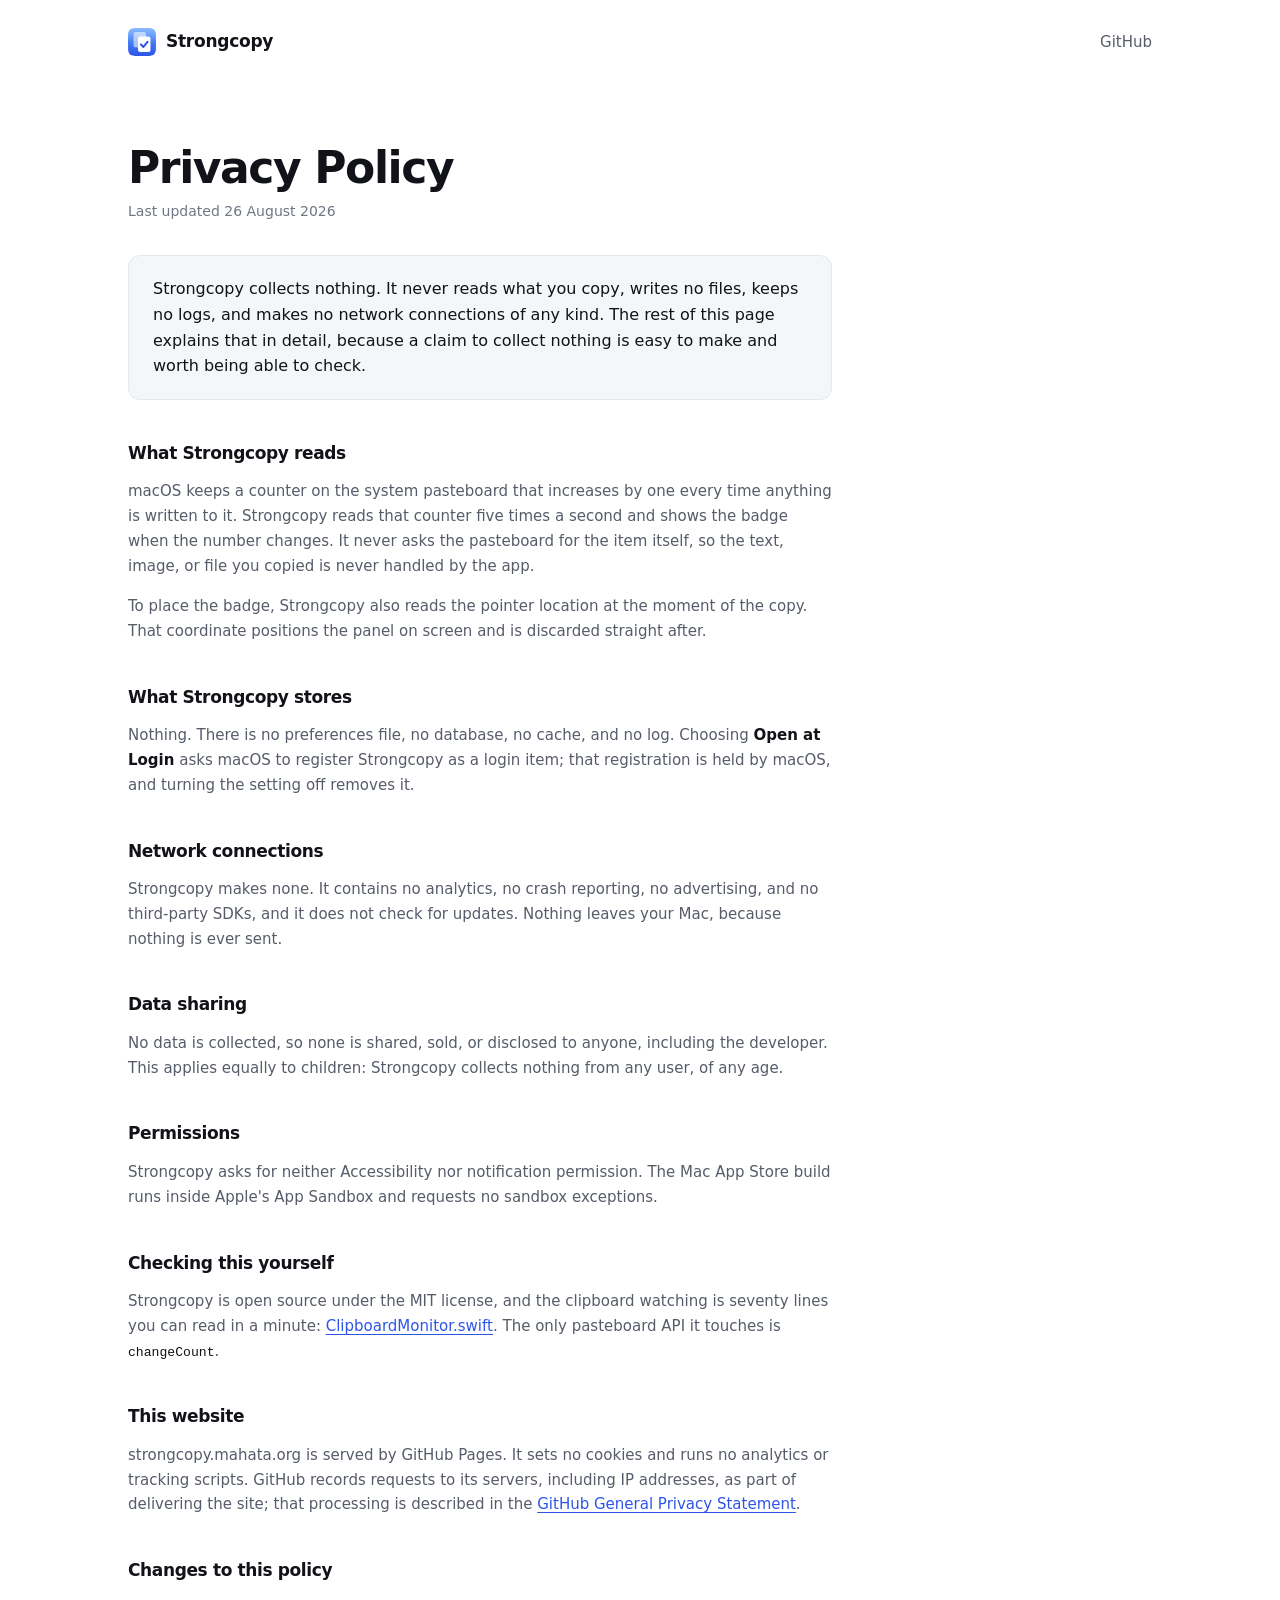
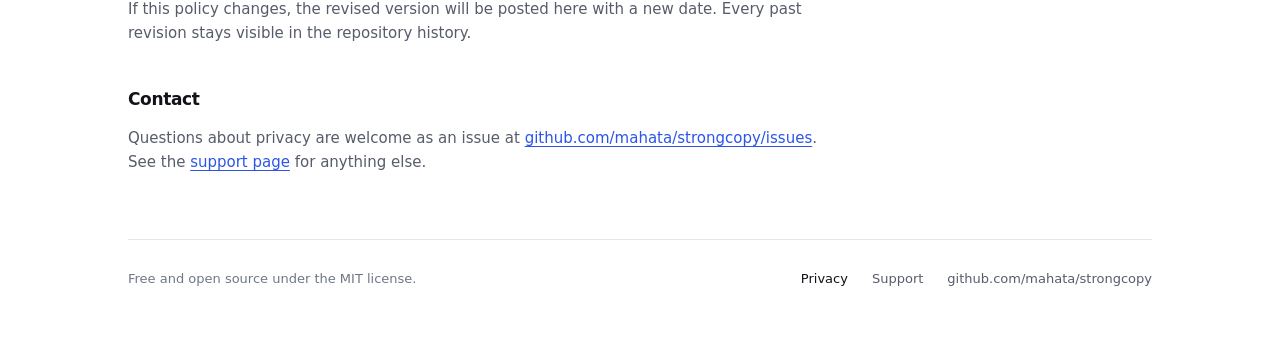
==== web/privacy/index.html @ 1079fd82 "feat: add privacy policy and support pages App Store Connect will not accept a submission without a " ====
<!DOCTYPE html>
<html lang="en">
  <head>
    <meta charset="utf-8">
    <meta name="viewport" content="width=device-width, initial-scale=1">
    <title>Privacy Policy — Strongcopy</title>
    <meta name="description" content="Strongcopy collects nothing. It reads the pasteboard change counter rather than the clipboard itself, stores no data, and makes no network connections.">
    <link rel="canonical" href="https://strongcopy.mahata.org/privacy/">
    <meta name="theme-color" content="#ffffff" media="(prefers-color-scheme: light)">
    <meta name="theme-color" content="#0c0e14" media="(prefers-color-scheme: dark)">
    <meta property="og:type" content="article">
    <meta property="og:site_name" content="Strongcopy">
    <meta property="og:title" content="Privacy Policy — Strongcopy">
    <meta property="og:description" content="Strongcopy collects nothing. It reads the pasteboard change counter rather than the clipboard itself, stores no data, and makes no network connections.">
    <meta property="og:url" content="https://strongcopy.mahata.org/privacy/">
    <meta name="twitter:card" content="summary">
    <link rel="icon" href="../favicon.svg" type="image/svg+xml">
    <link rel="apple-touch-icon" href="../icon.svg">
    <link rel="stylesheet" href="../styles.css">
  </head>
  <body>
    <header class="masthead shell">
      <a class="wordmark" href="/">
        <img src="../icon.svg" alt="" width="28" height="28">
        Strongcopy
      </a>
      <a href="https://github.com/mahata/strongcopy">GitHub</a>
    </header>

    <main class="shell">
      <article class="doc">
        <h1>Privacy Policy</h1>
        <p class="updated">Last updated 26 August 2026</p>

        <p class="summary">
          Strongcopy collects nothing. It never reads what you copy, writes no
          files, keeps no logs, and makes no network connections of any kind.
          The rest of this page explains that in detail, because a claim to
          collect nothing is easy to make and worth being able to check.
        </p>

        <h2>What Strongcopy reads</h2>
        <p>
          macOS keeps a counter on the system pasteboard that increases by one
          every time anything is written to it. Strongcopy reads that counter
          five times a second and shows the badge when the number changes. It
          never asks the pasteboard for the item itself, so the text, image, or
          file you copied is never handled by the app.
        </p>
        <p>
          To place the badge, Strongcopy also reads the pointer location at the
          moment of the copy. That coordinate positions the panel on screen and
          is discarded straight after.
        </p>

        <h2>What Strongcopy stores</h2>
        <p>
          Nothing. There is no preferences file, no database, no cache, and no
          log. Choosing <strong>Open at Login</strong> asks macOS to register
          Strongcopy as a login item; that registration is held by macOS, and
          turning the setting off removes it.
        </p>

        <h2>Network connections</h2>
        <p>
          Strongcopy makes none. It contains no analytics, no crash reporting,
          no advertising, and no third-party SDKs, and it does not check for
          updates. Nothing leaves your Mac, because nothing is ever sent.
        </p>

        <h2>Data sharing</h2>
        <p>
          No data is collected, so none is shared, sold, or disclosed to anyone,
          including the developer. This applies equally to children: Strongcopy
          collects nothing from any user, of any age.
        </p>

        <h2>Permissions</h2>
        <p>
          Strongcopy asks for neither Accessibility nor notification permission.
          The Mac App Store build runs inside Apple's App Sandbox and requests
          no sandbox exceptions.
        </p>

        <h2>Checking this yourself</h2>
        <p>
          Strongcopy is open source under the MIT license, and the clipboard
          watching is seventy lines you can read in a minute:
          <a href="https://github.com/mahata/strongcopy/blob/main/Sources/Strongcopy/ClipboardMonitor.swift">ClipboardMonitor.swift</a>.
          The only pasteboard API it touches is <code>changeCount</code>.
        </p>

        <h2>This website</h2>
        <p>
          strongcopy.mahata.org is served by GitHub Pages. It sets no cookies
          and runs no analytics or tracking scripts. GitHub records requests to
          its servers, including IP addresses, as part of delivering the site;
          that processing is described in the
          <a href="https://docs.github.com/site-policy/privacy-policies/github-general-privacy-statement">GitHub General Privacy Statement</a>.
        </p>

        <h2>Changes to this policy</h2>
        <p>
          If this policy changes, the revised version will be posted here with a
          new date. Every past revision stays visible in the repository history.
        </p>

        <h2>Contact</h2>
        <p>
          Questions about privacy are welcome as an issue at
          <a href="https://github.com/mahata/strongcopy/issues">github.com/mahata/strongcopy/issues</a>.
          See the <a href="/support/">support page</a> for anything else.
        </p>
      </article>
    </main>

    <footer class="colophon shell">
      <p>Free and open source under the MIT license.</p>
      <nav class="colophon__links" aria-label="Site">
        <a href="/privacy/" aria-current="page">Privacy</a>
        <a href="/support/">Support</a>
        <a href="https://github.com/mahata/strongcopy">github.com/mahata/strongcopy</a>
      </nav>
    </footer>
  </body>
</html>
---- web/styles.css ----
:root {
  color-scheme: light dark;

  --ink: #111318;
  --ink-muted: #565c69;
  --ink-faint: #6f7784;
  --accent: #2c55e8;
  --accent-hover: #1f43c9;
  --accent-ink: #ffffff;
  --surface: #ffffff;
  --surface-sunken: #f4f6f9;
  --hairline: #e4e7ec;
  --selection: rgba(44, 85, 232, 0.22);
  --hud-surface: rgba(247, 248, 250, 0.78);
  --hud-edge: rgba(0, 0, 0, 0.09);
  --hud-shadow: 0 10px 28px rgba(16, 20, 32, 0.16), 0 1px 3px rgba(16, 20, 32, 0.1);
  --confirm: #28cd41;
  --pointer-fill: #000000;
  --pointer-edge: #ffffff;
  --stage-glow: radial-gradient(120% 90% at 72% 8%, rgba(94, 161, 255, 0.16), transparent 60%);
}

@media (prefers-color-scheme: dark) {
  :root {
    --ink: #edeff4;
    --ink-muted: #a0a7b6;
    --ink-faint: #767d8c;
    --accent: #83a8ff;
    --accent-hover: #a2beff;
    --accent-ink: #0c0e14;
    --surface: #0c0e14;
    --surface-sunken: #14171f;
    --hairline: #242833;
    --selection: rgba(131, 168, 255, 0.26);
    --hud-surface: rgba(38, 42, 52, 0.82);
    --hud-edge: rgba(255, 255, 255, 0.12);
    --hud-shadow: 0 10px 28px rgba(0, 0, 0, 0.5), 0 1px 3px rgba(0, 0, 0, 0.4);
    --pointer-fill: #ffffff;
    --pointer-edge: #0c0e14;
    --stage-glow: radial-gradient(120% 90% at 72% 8%, rgba(44, 85, 232, 0.24), transparent 60%);
  }
}

*,
*::before,
*::after {
  box-sizing: border-box;
}

html {
  -webkit-text-size-adjust: 100%;
}

body {
  margin: 0;
  font-family: -apple-system, BlinkMacSystemFont, "Segoe UI", ui-sans-serif, system-ui, sans-serif;
  font-size: 1.0625rem;
  line-height: 1.62;
  color: var(--ink);
  background: var(--surface);
  -webkit-font-smoothing: antialiased;
  text-rendering: optimizeLegibility;
}

a {
  color: var(--accent);
  text-underline-offset: 0.18em;
}

a:hover {
  color: var(--accent-hover);
}

:focus-visible {
  outline: 2px solid var(--accent);
  outline-offset: 3px;
  border-radius: 4px;
}

h1,
h2,
h3 {
  letter-spacing: -0.022em;
  font-weight: 600;
}

.shell {
  width: min(100% - 2.5rem, 64rem);
  margin-inline: auto;
}

.visually-hidden {
  position: absolute;
  width: 1px;
  height: 1px;
  margin: -1px;
  padding: 0;
  border: 0;
  overflow: hidden;
  clip-path: inset(50%);
  white-space: nowrap;
}

/* Masthead */

.masthead {
  display: flex;
  align-items: center;
  justify-content: space-between;
  gap: 1rem;
  padding: 1.75rem 0;
}

/* A link on every page but the one it points at, where it is a plain span. */
.wordmark {
  display: inline-flex;
  align-items: center;
  gap: 0.625rem;
  font-weight: 600;
  font-size: 1.0625rem;
  letter-spacing: -0.015em;
  color: inherit;
  text-decoration: none;
}

.wordmark img {
  width: 1.75rem;
  height: 1.75rem;
}

.masthead a:not(.wordmark) {
  font-size: 0.9375rem;
  color: var(--ink-muted);
  text-decoration: none;
}

.masthead a:not(.wordmark):hover {
  color: var(--ink);
}

/* Hero */

.hero {
  display: grid;
  grid-template-columns: 1fr;
  align-items: center;
  gap: clamp(2.75rem, 7vw, 4.5rem);
  padding: clamp(2.5rem, 8vw, 5.5rem) 0 clamp(2rem, 5vw, 3.5rem);
}

@media (min-width: 56rem) {
  .hero {
    grid-template-columns: minmax(0, 1fr) minmax(0, 1.02fr);
  }
}

.hero h1 {
  margin: 0 0 1.125rem;
  font-size: clamp(2.75rem, 7vw, 4.25rem);
  line-height: 1.04;
  letter-spacing: -0.038em;
}

.lede {
  margin: 0 0 2rem;
  max-width: 32ch;
  font-size: clamp(1.0625rem, 1.6vw, 1.25rem);
  line-height: 1.5;
  color: var(--ink-muted);
}

.actions {
  display: flex;
  align-items: center;
  flex-wrap: wrap;
  gap: 1rem 1.5rem;
}

.button {
  display: inline-flex;
  align-items: center;
  gap: 0.5rem;
  padding: 0.8125rem 1.375rem;
  border-radius: 0.6875rem;
  background: var(--accent);
  color: var(--accent-ink);
  font-size: 1rem;
  font-weight: 600;
  letter-spacing: -0.01em;
  text-decoration: none;
}

.button:hover {
  background: var(--accent-hover);
  color: var(--accent-ink);
}

.button svg {
  width: 1.0625rem;
  height: 1.0625rem;
}

.actions .plain,
.doc-actions .plain {
  font-size: 1rem;
  color: var(--ink-muted);
  text-decoration: none;
}

.actions .plain:hover,
.doc-actions .plain:hover {
  color: var(--ink);
}

/* Separators trail their own item so a wrapped line never opens with one. */
.requirements {
  display: flex;
  flex-wrap: wrap;
  gap: 0 0.5rem;
  margin: 1.75rem 0 0;
  padding: 0;
  max-width: 32rem;
  list-style: none;
  font-size: 0.875rem;
  line-height: 1.6;
  color: var(--ink-faint);
}

.requirements li {
  white-space: nowrap;
}

.requirements li:not(:last-child)::after {
  content: "·";
  margin-left: 0.5rem;
}

/* Hero stage: a miniature Mac screen showing the badge beside the pointer */

.stage {
  margin: 0;
}

.screen {
  position: relative;
  aspect-ratio: 3 / 2;
  border: 1px solid var(--hairline);
  border-radius: 0.875rem;
  background: var(--surface-sunken) var(--stage-glow);
  overflow: hidden;
}

.menubar {
  display: flex;
  align-items: center;
  justify-content: flex-end;
  gap: 0.75rem;
  height: 1.75rem;
  padding: 0 0.75rem;
  border-bottom: 1px solid var(--hairline);
  background: color-mix(in srgb, var(--surface) 62%, transparent);
}

.menubar__pill {
  width: 1rem;
  height: 0.3125rem;
  border-radius: 999px;
  background: var(--ink-faint);
  opacity: 0.35;
}

.menubar__mark {
  width: 0.9375rem;
  height: 0.9375rem;
  color: var(--ink);
  opacity: 0.85;
}

.menubar__clock {
  font-size: 0.5625rem;
  font-weight: 500;
  letter-spacing: 0.01em;
  color: var(--ink-muted);
}

.desk {
  position: absolute;
  inset: 1.75rem 0 0;
}

.lines {
  display: flex;
  flex-direction: column;
  gap: 0.6875rem;
  padding: clamp(1.25rem, 4.5%, 2rem);
}

.lines span {
  height: 0.4375rem;
  border-radius: 999px;
  background: var(--ink-faint);
  opacity: 0.22;
}

.lines span:nth-child(1) {
  width: 76%;
}

.lines span:nth-child(2) {
  width: 88%;
}

.lines span:nth-child(3) {
  width: 52%;
  background: var(--selection);
  opacity: 1;
}

.lines span:nth-child(4) {
  width: 68%;
}

.cursor {
  position: absolute;
  left: 38%;
  top: 56%;
  width: 0;
  height: 0;
}

/* The app offsets the badge 12 points up and to the right of the pointer tip. */
.hud {
  position: absolute;
  left: 0.75rem;
  bottom: 0.75rem;
  display: inline-flex;
  align-items: center;
  justify-content: center;
  gap: 0.533em;
  min-width: 8.8em;
  height: 3.467em;
  padding: 0 1.067em;
  border: 1px solid var(--hud-edge);
  border-radius: 0.8em;
  background: var(--hud-surface);
  box-shadow: var(--hud-shadow);
  font-size: clamp(0.6875rem, 1.9vw, 0.9375rem);
  font-weight: 600;
  letter-spacing: -0.01em;
  white-space: nowrap;
  margin: 0;
  animation: hud-enter 0.42s cubic-bezier(0.2, 0.72, 0.28, 1);
}

@supports (backdrop-filter: blur(1px)) {
  .hud {
    backdrop-filter: blur(18px) saturate(180%);
  }
}

.hud svg {
  width: 1.067em;
  height: 1.067em;
  color: var(--confirm);
}

@keyframes hud-enter {
  from {
    transform: translateY(0.375rem) scale(0.97);
  }
}

.pointer {
  position: absolute;
  left: 0;
  top: 0;
  width: 1.375rem;
  height: auto;
}

.pointer path {
  fill: var(--pointer-fill);
  stroke: var(--pointer-edge);
  stroke-width: 1.1;
  stroke-linejoin: round;
}

.stage figcaption {
  margin-top: 1rem;
  font-size: 0.8125rem;
  line-height: 1.5;
  color: var(--ink-faint);
  text-align: center;
}

/* Value propositions */

.points {
  display: grid;
  gap: 2.25rem;
  padding: clamp(2.75rem, 7vw, 4.5rem) 0;
  border-top: 1px solid var(--hairline);
}

@media (min-width: 52rem) {
  .points {
    grid-template-columns: repeat(3, minmax(0, 1fr));
    gap: 3rem;
  }
}

.points h3 {
  margin: 1rem 0 0.5rem;
  font-size: 1.0625rem;
}

.points p {
  margin: 0;
  font-size: 0.9375rem;
  line-height: 1.6;
  color: var(--ink-muted);
}

.points article::before {
  content: "";
  display: block;
  width: 1.75rem;
  height: 2px;
  border-radius: 999px;
  background: var(--accent);
}

/* Install */

.install {
  display: grid;
  gap: 1.5rem;
  padding: clamp(2.75rem, 7vw, 4.5rem) 0;
  border-top: 1px solid var(--hairline);
}

@media (min-width: 52rem) {
  .install {
    grid-template-columns: minmax(0, 14rem) minmax(0, 1fr);
    gap: 3rem;
  }
}

.install h2 {
  margin: 0;
  font-size: 1.0625rem;
}

.install ol {
  margin: 0;
  padding: 0;
  list-style: none;
  counter-reset: step;
  display: grid;
  gap: 1.125rem;
  max-width: 40rem;
}

.install li {
  counter-increment: step;
  position: relative;
  padding-left: 2.25rem;
  font-size: 0.9375rem;
  line-height: 1.6;
  color: var(--ink-muted);
}

.install li::before {
  content: counter(step);
  position: absolute;
  left: 0;
  top: 0.0625rem;
  width: 1.5rem;
  height: 1.5rem;
  display: grid;
  place-items: center;
  border: 1px solid var(--hairline);
  border-radius: 999px;
  font-size: 0.75rem;
  font-weight: 600;
  font-variant-numeric: tabular-nums;
  color: var(--ink);
}

.install li strong {
  color: var(--ink);
  font-weight: 600;
}

.install .note {
  margin: 0.5rem 0 0;
  padding-left: 2.25rem;
  max-width: 40rem;
  font-size: 0.875rem;
  color: var(--ink-faint);
}

/* Document pages: privacy policy and support */

.doc {
  max-width: 44rem;
  padding: clamp(2.25rem, 6vw, 3.75rem) 0 clamp(2.5rem, 6vw, 4rem);
}

.doc h1 {
  margin: 0 0 0.5rem;
  font-size: clamp(2rem, 5vw, 2.75rem);
  line-height: 1.1;
  letter-spacing: -0.032em;
}

.doc .updated {
  margin: 0 0 2rem;
  font-size: 0.875rem;
  color: var(--ink-faint);
}

.doc .summary {
  margin: 0;
  padding: 1.25rem 1.5rem;
  border: 1px solid var(--hairline);
  border-radius: 0.75rem;
  background: var(--surface-sunken);
  font-size: 1rem;
  line-height: 1.6;
  color: var(--ink);
}

.doc h2 {
  margin: 2.5rem 0 0.75rem;
  font-size: 1.0625rem;
}

.doc p {
  margin: 0 0 1rem;
  font-size: 0.9375rem;
  line-height: 1.65;
  color: var(--ink-muted);
}

.doc p:last-child {
  margin-bottom: 0;
}

.doc strong {
  color: var(--ink);
  font-weight: 600;
}

.doc code {
  font-family: ui-monospace, SFMono-Regular, Menlo, monospace;
  font-size: 0.875em;
  color: var(--ink);
}

.doc .doc-actions {
  display: flex;
  align-items: center;
  flex-wrap: wrap;
  gap: 1rem 1.5rem;
  margin: 2rem 0;
}

/* Colophon */

.colophon {
  display: flex;
  flex-wrap: wrap;
  justify-content: space-between;
  gap: 0.75rem 1.5rem;
  padding: 1.75rem 0 3rem;
  border-top: 1px solid var(--hairline);
  font-size: 0.8125rem;
  color: var(--ink-faint);
}

.colophon p {
  margin: 0;
}

.colophon a {
  color: var(--ink-muted);
  text-decoration: none;
}

.colophon a:hover {
  color: var(--ink);
}

.colophon__links {
  display: flex;
  flex-wrap: wrap;
  gap: 0.5rem 1.5rem;
}

.colophon__links a[aria-current="page"] {
  color: var(--ink);
}

@media (prefers-reduced-motion: reduce) {
  .hud {
    animation: none;
  }
}
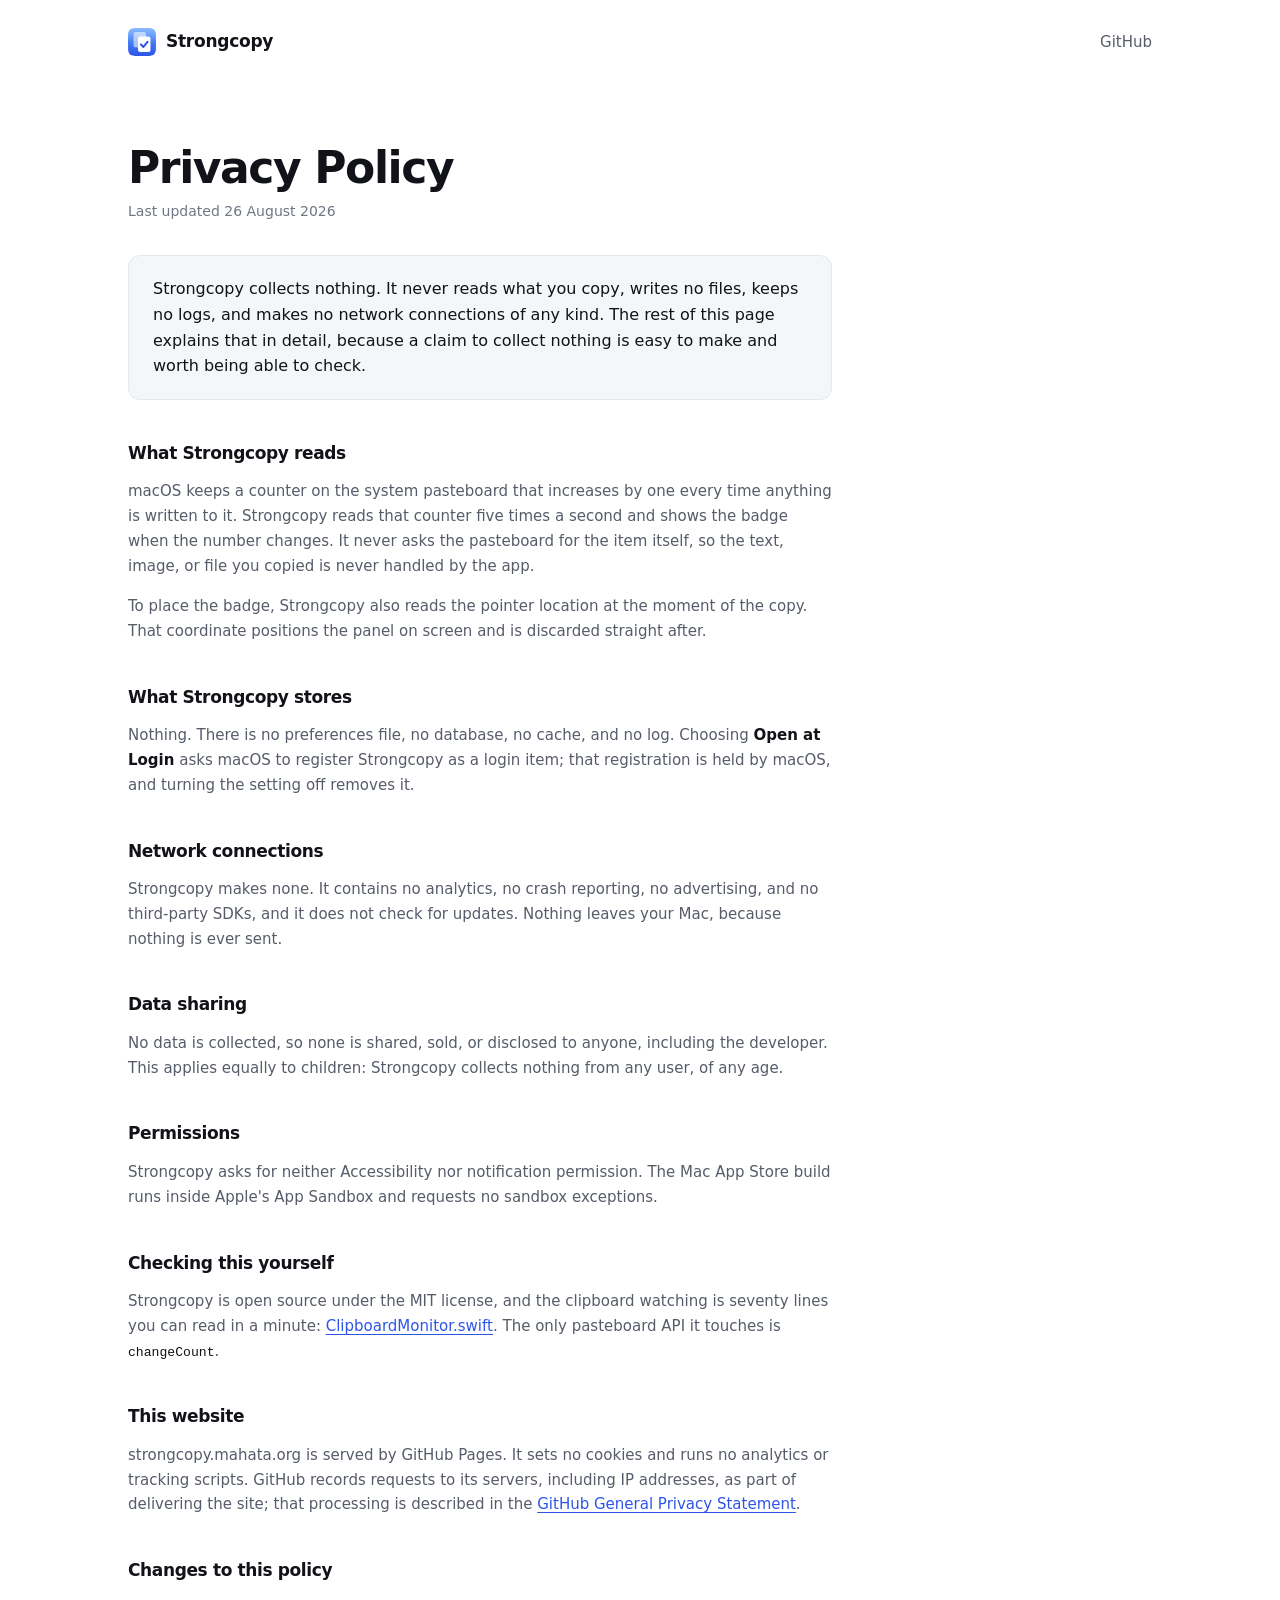
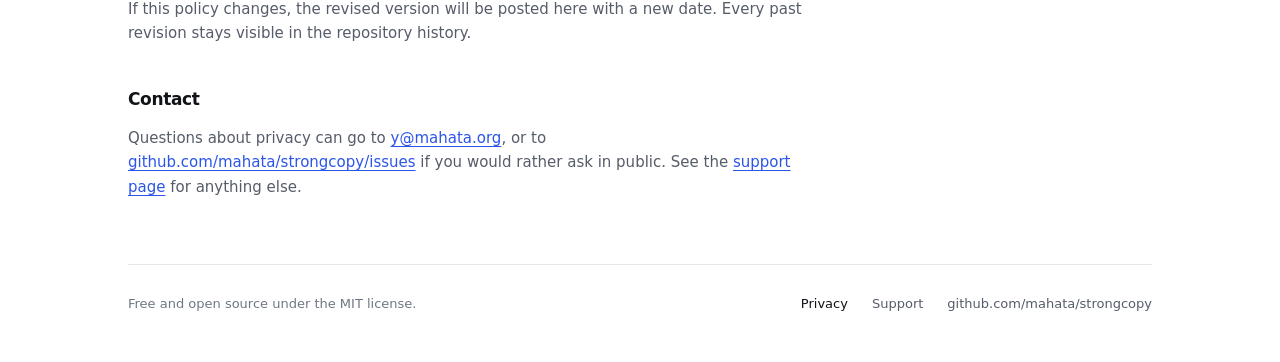
==== commit b803cd2e: "feat: link the privacy policy from the menu bar and offer email support Two gaps left over from the " ====
--- a/web/privacy/index.html
+++ b/web/privacy/index.html
@@ -107,9 +107,10 @@
 
         <h2>Contact</h2>
         <p>
-          Questions about privacy are welcome as an issue at
-          <a href="https://github.com/mahata/strongcopy/issues">github.com/mahata/strongcopy/issues</a>.
-          See the <a href="/support/">support page</a> for anything else.
+          Questions about privacy can go to <a href="mailto:y@mahata.org">y@mahata.org</a>,
+          or to <a href="https://github.com/mahata/strongcopy/issues">github.com/mahata/strongcopy/issues</a>
+          if you would rather ask in public. See the
+          <a href="/support/">support page</a> for anything else.
         </p>
       </article>
     </main>
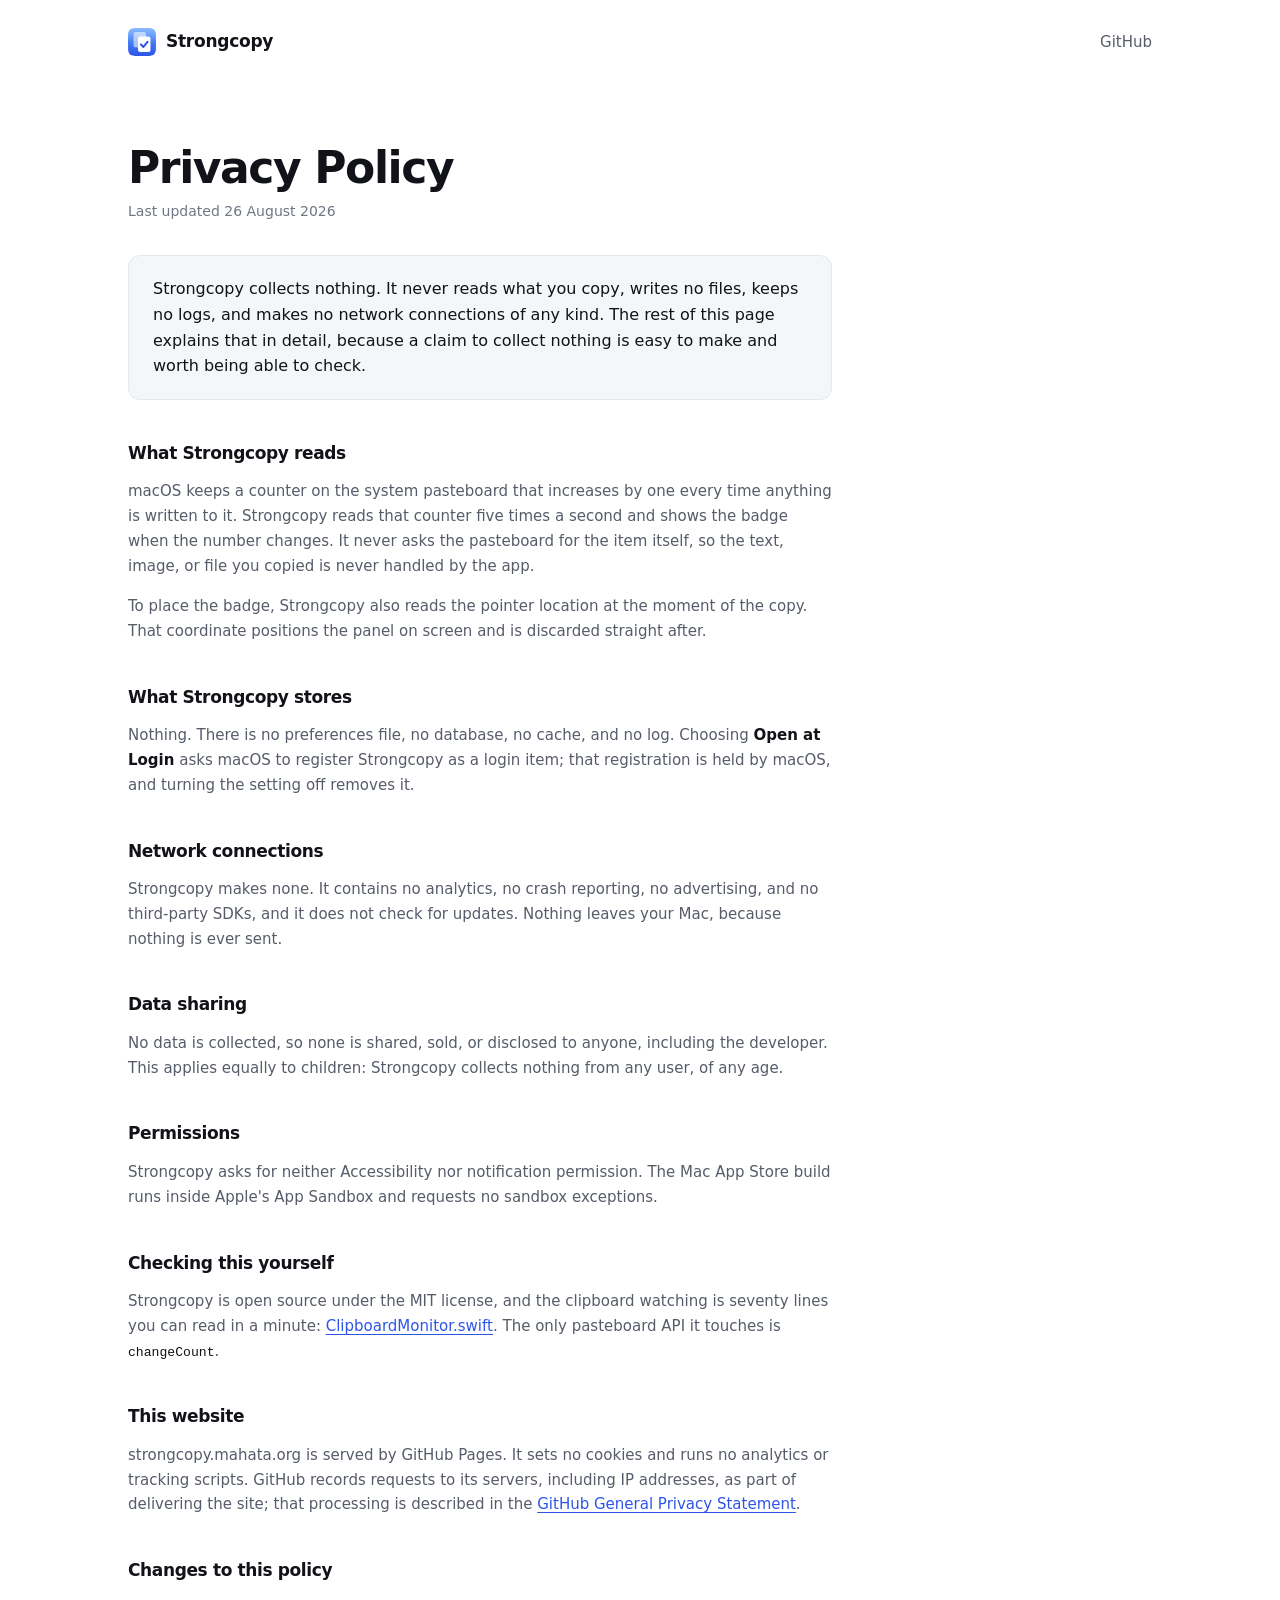
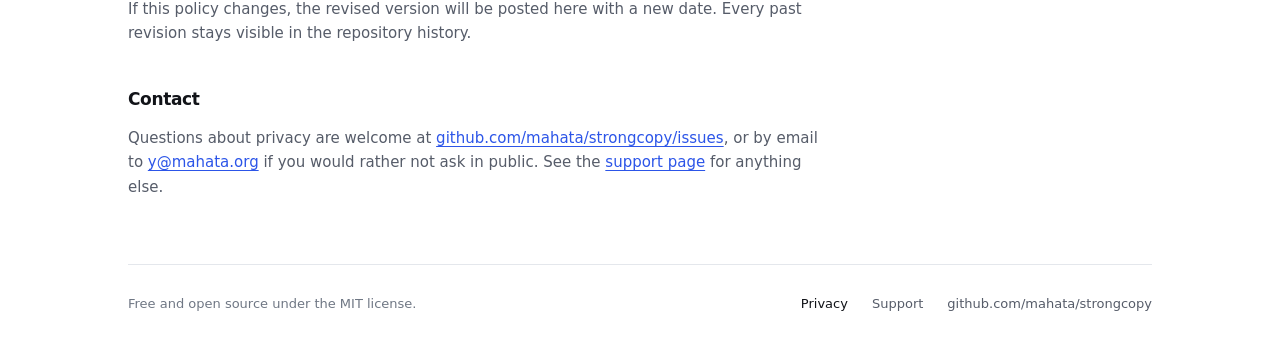
==== commit 1b773856: "docs: lead support with the issue tracker rather than email Email was the primary call to action and" ====
--- a/web/privacy/index.html
+++ b/web/privacy/index.html
@@ -107,9 +107,10 @@
 
         <h2>Contact</h2>
         <p>
-          Questions about privacy can go to <a href="mailto:y@mahata.org">y@mahata.org</a>,
-          or to <a href="https://github.com/mahata/strongcopy/issues">github.com/mahata/strongcopy/issues</a>
-          if you would rather ask in public. See the
+          Questions about privacy are welcome at
+          <a href="https://github.com/mahata/strongcopy/issues">github.com/mahata/strongcopy/issues</a>,
+          or by email to <a href="mailto:y@mahata.org">y@mahata.org</a> if you
+          would rather not ask in public. See the
           <a href="/support/">support page</a> for anything else.
         </p>
       </article>
